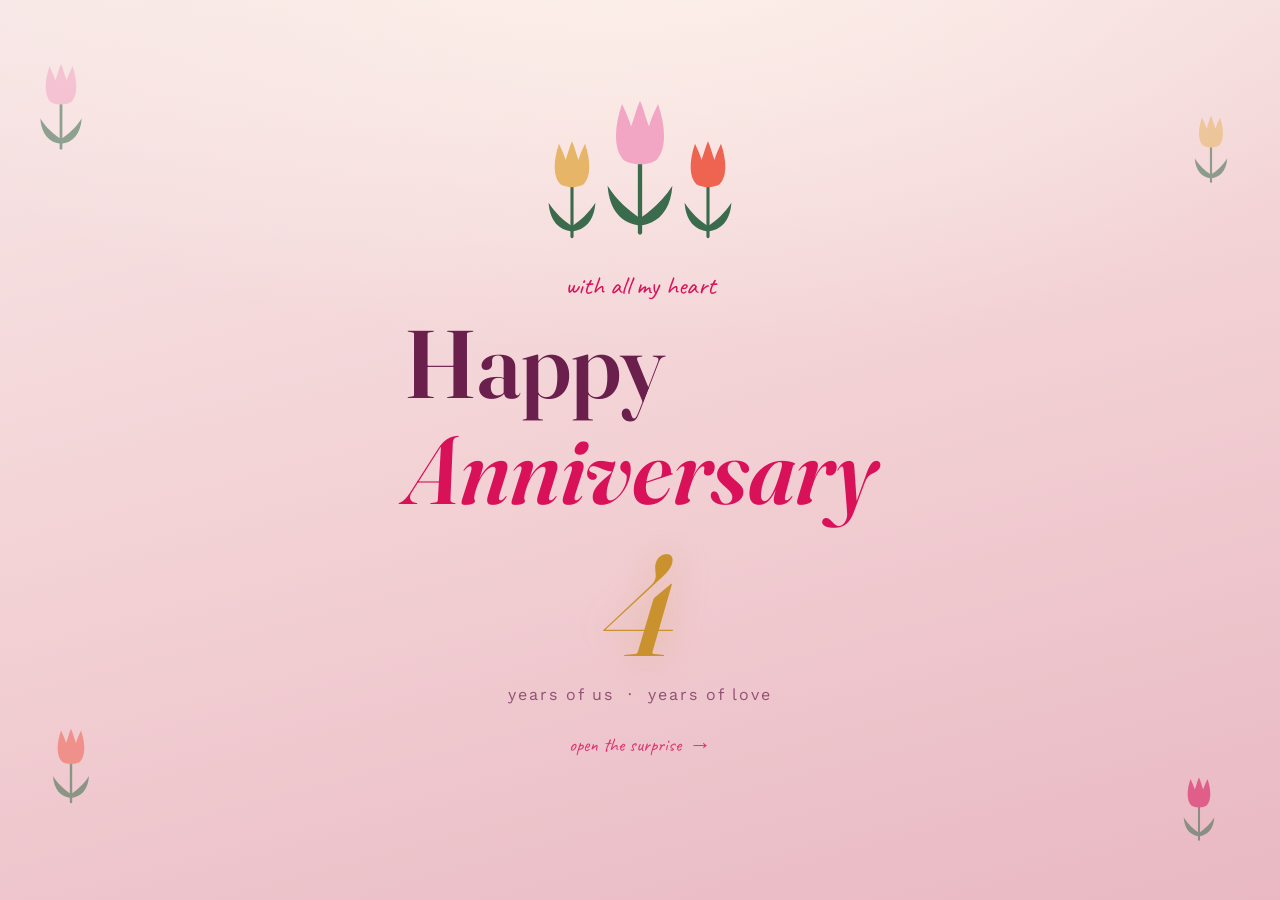
==== index.html @ 6454c027 "Add files via upload" ====
<!DOCTYPE html>
<html lang="en">
<head>
  <meta charset="UTF-8" />
  <meta name="viewport" content="width=device-width, initial-scale=1.0" />
  <title>Happy 4th Anniversary 💕</title>
  <link rel="icon" type="image/png" href="icon.png" />
  <link rel="preconnect" href="https://fonts.googleapis.com" />
  <link rel="stylesheet" href="confetti.css" />
  <link rel="stylesheet" href="style.css" />
</head>
<body>

  <!-- Falling tulip petals -->
  <div class="tulip-confetti-field" id="confettiField"></div>

  <!-- Fixed corner tulips -->
  <div class="tulip-float tf-1" aria-hidden="true"></div>
  <div class="tulip-float tf-2" aria-hidden="true"></div>
  <div class="tulip-float tf-3" aria-hidden="true"></div>
  <div class="tulip-float tf-4" aria-hidden="true"></div>

  <!-- ══════════════════════════════════════════════
       COVER PAGE
       Swipe left or click the arrow → page2.html
       ══════════════════════════════════════════════ -->
  <main class="cover-stage" id="coverStage">
    <div class="cover-inner">

      <!-- Tulip bouquet rendered by script.js -->
      <div class="cover-bouquet" id="coverBouquet" aria-hidden="true"></div>

      <p class="cover-eyebrow">with all my heart</p>

      <h1 class="cover-title">
        Happy<br><em>Anniversary</em>
      </h1>

      <div class="cover-years">4</div>

      <p class="cover-sub">years of us &nbsp;·&nbsp; years of love</p>

      <!-- Swipe / click hint -->
      <div class="swipe-hint" id="swipeBtn" role="button" tabindex="0" aria-label="Open surprise">
        <span>open the surprise</span>
        <span class="swipe-arrow">→</span>
      </div>

    </div>
  </main>

  <script src="confetti.js"></script>
  <script src="script.js"></script>
</body>
</html>
---- confetti.css ----
/* ============================================================
   confetti.css — shared falling-tulip effect
   Loaded by both index.html and happy_monthsary.html so the
   confetti looks and behaves exactly the same on each page.
   ============================================================ */

.tulip-confetti-field {
  position: fixed;
  inset: 0;
  pointer-events: none;
  overflow: hidden;
  z-index: 1;
}

.tulip-petal {
  position: absolute;
  top: -64px;
  opacity: 0;
  animation-name: tulipFall;
  animation-timing-function: linear;
  animation-iteration-count: infinite;
  will-change: transform, opacity;
}

.tulip-petal svg {
  width: 100%;
  height: auto;
  display: block;
  filter: drop-shadow(0 2px 4px rgba(0, 0, 0, 0.12));
}

@keyframes tulipFall {
  0%   { transform: translate(0, 0) rotate(0deg); opacity: 0; }
  8%   { opacity: 0.9; }
  90%  { opacity: 0.55; }
  100% { transform: translate(var(--drift), 118vh) rotate(var(--rot)); opacity: 0; }
}

@media (prefers-reduced-motion: reduce) {
  .tulip-petal { animation: none; opacity: 0; }
}
---- style.css ----
/* ============================================================
   style.css — Happy 4th Anniversary
   Same design tokens, fonts, and tulip system as the love-
   question page — just laid out as full-bleed stacked sections.
   ============================================================ */

@import url('https://fonts.googleapis.com/css2?family=Fraunces:ital,wght@0,400;0,600;1,400;1,600&family=Caveat:wght@500;700&family=Work+Sans:wght@400;500;600&display=swap');

*, *::before, *::after {
  box-sizing: border-box;
  margin: 0;
  padding: 0;
}

:root {
  --ink:     #2b1320;
  --plum:    #6a1f4d;
  --crimson: #d81159;
  --coral:   #ef6351;
  --gold:    #c9922e;
  --leaf:    #3a6b4c;
  --blush:   #f7e6e6;
  --cream:   #fffaf5;

  /* section alternating backgrounds */
  --sec-a: #fdf1f4;
  --sec-b: #fff7f0;
  --sec-c: #f5edf8;
}

html, body {
  overflow-x: hidden;
  font-family: 'Work Sans', sans-serif;
  color: var(--ink);
}

/* ── COVER STAGE (index.html full-screen wrapper) ── */
.cover-stage {
  min-height: 100vh;
  background:
    radial-gradient(120% 90% at 50% -10%, #fdf1ea 0%, transparent 55%),
    linear-gradient(165deg, var(--blush) 0%, #f3d3d6 45%, #e9b8c3 100%);
  display: flex;
  align-items: center;
  justify-content: center;
  position: relative;
  cursor: grab;
}

/* ── HERO TULIPS ROW (page2.html sec 1) ── */
.hero-tulips {
  display: flex;
  align-items: flex-end;
  justify-content: center;
  gap: 6px;
  height: 90px;
  margin-bottom: 1rem;
}

/* ── FIXED CORNER TULIPS ── */
.tulip-float {
  position: fixed;
  pointer-events: none;
  z-index: 2;
  width: 46px;
  opacity: 0.55;
  animation: tulipDrift 6s ease-in-out infinite;
}
.tulip-float svg { display: block; width: 100%; height: auto; }
.tf-1 { top: 6%;     left: 3%;   animation-delay: 0s;   animation-duration: 5.5s; }
.tf-2 { top: 12%;    right: 4%;  animation-delay: 1s;   animation-duration: 7s;   width: 36px; }
.tf-3 { bottom: 10%; left: 4%;   animation-delay: 2s;   animation-duration: 6.2s; width: 40px; }
.tf-4 { bottom: 6%;  right: 5%;  animation-delay: 0.6s; animation-duration: 6.8s; width: 34px; }

@keyframes tulipDrift {
  0%   { transform: translateY(0px)  rotate(-6deg); }
  30%  { transform: translateY(-12px) rotate(4deg); }
  60%  { transform: translateY(-4px)  rotate(-3deg); }
  100% { transform: translateY(0px)  rotate(-6deg); }
}

/* ════════════════════════════════════════════════
   PAGE 1 — COVER  (handled by .cover-stage above)
   ════════════════════════════════════════════════ */

.cover-inner {
  position: relative;
  z-index: 2;
  display: flex;
  flex-direction: column;
  align-items: center;
  gap: 0.6rem;
}

.cover-bouquet {
  display: flex;
  align-items: flex-end;
  justify-content: center;
  gap: 6px;
  height: 110px;
  margin-bottom: 0.5rem;
}

.cover-eyebrow {
  font-family: 'Caveat', cursive;
  font-size: clamp(1.2rem, 2.5vw, 1.6rem);
  color: var(--crimson);
  letter-spacing: 0.01em;
}

.cover-title {
  font-family: 'Fraunces', serif;
  font-weight: 600;
  font-size: clamp(2.6rem, 8vw, 6rem);
  color: var(--plum);
  line-height: 1.1;
}

.cover-title em {
  font-style: italic;
  color: var(--crimson);
}

.cover-years {
  font-family: 'Fraunces', serif;
  font-style: italic;
  font-size: clamp(4rem, 14vw, 9rem);
  color: var(--gold);
  line-height: 1;
  filter: drop-shadow(0 2px 18px rgba(201,146,46,0.35));
}

.cover-sub {
  font-family: 'Work Sans', sans-serif;
  font-size: 1rem;
  color: var(--plum);
  opacity: 0.7;
  letter-spacing: 2px;
}

.swipe-hint {
  display: flex;
  align-items: center;
  gap: 0.5rem;
  font-family: 'Caveat', cursive;
  font-size: 1.2rem;
  color: var(--crimson);
  opacity: 0.8;
  margin-top: 1rem;
  cursor: pointer;
  animation: hintPulse 2s ease-in-out infinite;
}

.swipe-arrow {
  font-size: 1.4rem;
  animation: arrowSlide 1.4s ease-in-out infinite;
}

@keyframes arrowSlide {
  0%, 100% { transform: translateX(0); }
  50%       { transform: translateX(8px); }
}

@keyframes hintPulse {
  0%, 100% { opacity: 0.7; }
  50%       { opacity: 1; }
}

/* ════════════════════════════════════════════════
   PAGE 2 — SECTIONS  (page2.html, standalone)
   Each section is a full-bleed block, zero gap.
   ════════════════════════════════════════════════ */

/* Every section fills the width completely, no space between */
.sec {
  width: 100%;
  min-height: 480px;
  display: flex;
  align-items: center;
  justify-content: center;
  position: relative;
}

/* Alternating section backgrounds */
.sec:nth-of-type(odd)  { background: var(--sec-a); }
.sec:nth-of-type(even) { background: var(--sec-b); }

/* Named overrides for first and last sections */
.sec-hero { background: linear-gradient(165deg, var(--blush) 0%, #f3d3d6 100%) !important; }
.sec:last-of-type { background: linear-gradient(165deg, #f3d3d6 0%, var(--blush) 100%) !important; }

/* Inner content wrapper */
.sec-inner {
  width: 100%;
  max-width: 860px;
  padding: 3.5rem 2rem;
}

/* Section headings */
.sec-eyebrow {
  font-family: 'Caveat', cursive;
  font-size: clamp(1.1rem, 2.2vw, 1.45rem);
  color: var(--crimson);
  text-align: center;
  margin-bottom: 0.3rem;
}

.sec-title {
  font-family: 'Fraunces', serif;
  font-weight: 600;
  font-size: clamp(1.7rem, 4vw, 2.8rem);
  color: var(--plum);
  text-align: center;
  line-height: 1.25;
  margin-bottom: 0.5rem;
}

.sec-title em {
  font-style: italic;
  color: var(--crimson);
}

.sec-rule {
  width: 48px;
  height: 3px;
  background: linear-gradient(90deg, var(--crimson), var(--gold));
  border-radius: 2px;
  margin: 0.6rem auto 2rem;
}

/* ── SEC 1 — Page 2 Hero ── */
.p2-hero {
  min-height: 320px;
  text-align: center;
}

.p2-hero .sec-inner {
  padding: 4rem 2rem;
}

/* ── SEC — Song ── */
.song-card {
  background: rgba(255,255,255,0.7);
  border: 1.5px solid rgba(106,31,77,0.12);
  border-radius: 24px;
  padding: 2.2rem 2rem;
  text-align: center;
  box-shadow: 0 12px 40px -12px rgba(106,31,77,0.18);
  backdrop-filter: blur(4px);
  position: relative;
  overflow: hidden;
}

.song-card::before {
  content: '♪';
  position: absolute;
  font-size: 9rem;
  color: var(--blush);
  top: -1.5rem;
  right: -1rem;
  line-height: 1;
  pointer-events: none;
}

.song-name {
  font-family: 'Fraunces', serif;
  font-style: italic;
  font-size: 1.7rem;
  color: var(--plum);
  margin-bottom: 0.2rem;
}

.song-artist {
  font-family: 'Caveat', cursive;
  font-size: 1.2rem;
  color: var(--crimson);
  margin-bottom: 1.4rem;
}

.song-card audio {
  width: 100%;
  max-width: 420px;
  accent-color: var(--crimson);
  border-radius: 30px;
}

.song-lyric {
  font-family: 'Caveat', cursive;
  font-size: 1.25rem;
  color: var(--plum);
  margin-top: 1.1rem;
  opacity: 0.75;
}

/* ── SEC — Photo Grid ── */
.photo-grid {
  display: grid;
  grid-template-columns: repeat(2, 1fr);
  gap: 1.4rem;
}

.photo-frame {
  position: relative;
  border-radius: 18px;
  overflow: hidden;
  aspect-ratio: 4/3;
  box-shadow:
    0 0 0 3px #fff,
    0 0 0 6px rgba(106,31,77,0.18),
    0 10px 28px -8px rgba(106,31,77,0.22);
  transition: transform 0.3s ease, box-shadow 0.3s ease;
}

.photo-frame:hover {
  transform: scale(1.03) rotate(0.4deg);
  box-shadow:
    0 0 0 3px #fff,
    0 0 0 6px var(--crimson),
    0 14px 36px -8px rgba(216,17,89,0.3);
}

.photo-frame img {
  width: 100%;
  height: 100%;
  object-fit: cover;
  display: block;
}

.photo-placeholder {
  width: 100%;
  height: 100%;
  background: linear-gradient(135deg, var(--blush), #f3d3d6);
  display: flex;
  flex-direction: column;
  align-items: center;
  justify-content: center;
  gap: 0.5rem;
  font-size: 2.4rem;
  color: var(--plum);
}

.photo-placeholder small {
  font-family: 'Work Sans', sans-serif;
  font-size: 0.75rem;
  color: var(--plum);
  opacity: 0.6;
  text-align: center;
  padding: 0 1rem;
}

/* ── SEC — Story ── */
.story-card {
  background: rgba(255,255,255,0.75);
  border-left: 5px solid var(--crimson);
  border-radius: 0 20px 20px 0;
  padding: 2rem 2rem 2rem 2.5rem;
  box-shadow: 0 10px 32px -10px rgba(106,31,77,0.16);
  position: relative;
}

.story-card::before {
  content: '\201C';
  font-family: 'Fraunces', serif;
  font-size: 8rem;
  color: var(--blush);
  position: absolute;
  top: -2rem;
  left: 1rem;
  line-height: 1;
  pointer-events: none;
}

.story-card p {
  font-family: 'Work Sans', sans-serif;
  font-size: 1.05rem;
  line-height: 1.95;
  color: var(--ink);
  opacity: 0.85;
  margin-bottom: 1rem;
  position: relative;
  z-index: 1;
}

.story-card p:last-child { margin-bottom: 0; }

/* ── SEC — Things I Love ── */
.loves-grid {
  display: grid;
  grid-template-columns: repeat(2, 1fr);
  gap: 1.4rem;
}

.love-card {
  background: rgba(255,255,255,0.8);
  border-radius: 20px;
  overflow: hidden;
  box-shadow: 0 8px 24px -8px rgba(106,31,77,0.16);
  border: 1.5px solid rgba(106,31,77,0.1);
  transition: transform 0.3s ease;
}

.love-card:hover { transform: translateY(-4px); }

.love-photo-slot {
  width: 100%;
  aspect-ratio: 4/3;
  background: linear-gradient(135deg, var(--blush), #f3d3d6);
  display: flex;
  align-items: center;
  justify-content: center;
  font-size: 2.8rem;
}

.love-photo-slot img {
  width: 100%;
  height: 100%;
  object-fit: cover;
  display: block;
}

.love-body {
  padding: 1rem 1.2rem 1.2rem;
}

.love-num {
  font-family: 'Caveat', cursive;
  font-size: 0.95rem;
  color: var(--crimson);
  margin-bottom: 0.2rem;
}

.love-body p {
  font-family: 'Work Sans', sans-serif;
  font-size: 0.95rem;
  line-height: 1.65;
  color: var(--ink);
  opacity: 0.8;
}

/* ── SEC — Video ── */
.video-frame {
  width: 100%;
  max-width: 680px;
  border-radius: 22px;
  overflow: hidden;
  margin: 0 auto;
  box-shadow:
    0 0 0 4px #fff,
    0 0 0 8px rgba(106,31,77,0.15),
    0 16px 48px -12px rgba(106,31,77,0.28);
}

.video-frame video {
  width: 100%;
  display: block;
}

.video-placeholder {
  width: 100%;
  aspect-ratio: 16/9;
  background: linear-gradient(135deg, var(--blush), #f3d3d6);
  display: flex;
  flex-direction: column;
  align-items: center;
  justify-content: center;
  gap: 0.6rem;
  font-size: 3rem;
  color: var(--plum);
}

.video-placeholder small {
  font-family: 'Work Sans', sans-serif;
  font-size: 0.8rem;
  color: var(--plum);
  opacity: 0.6;
}

/* ── SEC — Message ── */
.message-card {
  background: rgba(255,255,255,0.78);
  border: 1.5px solid rgba(106,31,77,0.12);
  border-radius: 24px;
  padding: 2.5rem 2.2rem;
  box-shadow: 0 12px 40px -12px rgba(106,31,77,0.18);
  text-align: left;
  position: relative;
}

.message-card::after {
  content: '💌';
  position: absolute;
  top: -1.1rem;
  left: 50%;
  transform: translateX(-50%);
  font-size: 2rem;
}

.message-card p {
  font-family: 'Work Sans', sans-serif;
  font-size: 1.05rem;
  line-height: 1.95;
  color: var(--ink);
  opacity: 0.85;
  margin-bottom: 1rem;
}

.message-card p:last-of-type { margin-bottom: 0; }

.message-sign {
  display: block;
  font-family: 'Fraunces', serif;
  font-style: italic;
  font-size: 1.3rem;
  color: var(--crimson);
  margin-top: 1.2rem;
}

/* ── RESPONSIVE ── */
@media (max-width: 520px) {
  .photo-grid,
  .loves-grid { grid-template-columns: 1fr; }
  .tulip-float { display: none; }
}
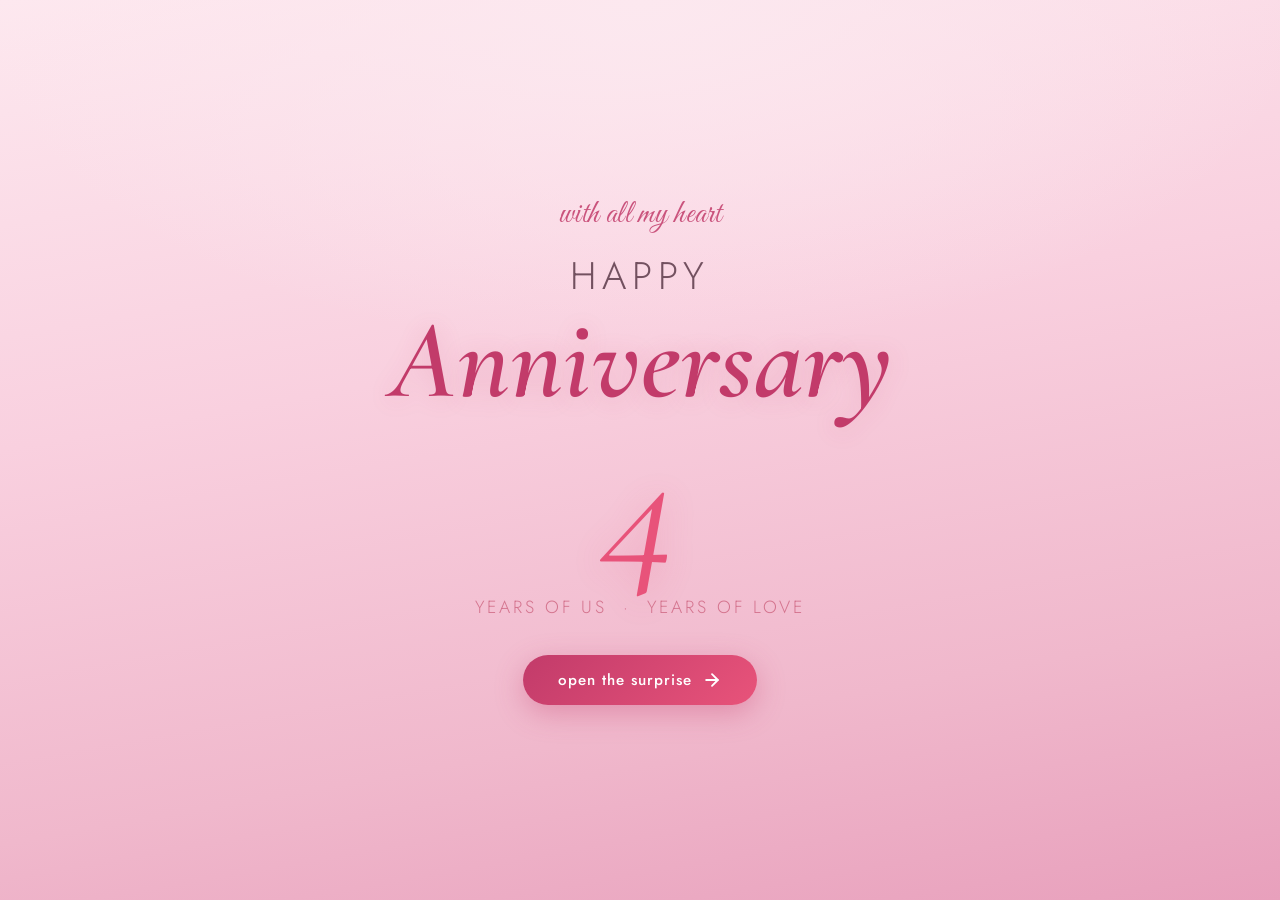
==== commit 9c15d40c: "Add files via upload" ====
--- a/index.html
+++ b/index.html
@@ -1,55 +1,56 @@
 <!DOCTYPE html>
 <html lang="en">
 <head>
-  <meta charset="UTF-8" />
-  <meta name="viewport" content="width=device-width, initial-scale=1.0" />
+  <meta charset="UTF-8"/>
+  <meta name="viewport" content="width=device-width, initial-scale=1.0"/>
   <title>Happy 4th Anniversary 💕</title>
-  <link rel="icon" type="image/png" href="icon.png" />
-  <link rel="preconnect" href="https://fonts.googleapis.com" />
-  <link rel="stylesheet" href="confetti.css" />
-  <link rel="stylesheet" href="style.css" />
+  <link rel="icon" type="image/png" href="icon.png"/>
+  <link rel="preconnect" href="https://fonts.googleapis.com"/>
+  <link rel="stylesheet" href="cover.css"/>
 </head>
 <body>
 
-  <!-- Falling tulip petals -->
-  <div class="tulip-confetti-field" id="confettiField"></div>
+  <!-- ═══ COVER PAGE ═══ -->
+  <main class="cover" id="coverStage">
 
-  <!-- Fixed corner tulips -->
-  <div class="tulip-float tf-1" aria-hidden="true"></div>
-  <div class="tulip-float tf-2" aria-hidden="true"></div>
-  <div class="tulip-float tf-3" aria-hidden="true"></div>
-  <div class="tulip-float tf-4" aria-hidden="true"></div>
+    <!-- Decorative: lace hearts — index + first section only -->
+    <img src="lace-heart.svg" class="deco deco-heart deco-heart-1" aria-hidden="true" alt=""/>
+    <img src="lace-heart.svg" class="deco deco-heart deco-heart-2" aria-hidden="true" alt=""/>
+    <img src="lace-heart.svg" class="deco deco-heart deco-heart-3" aria-hidden="true" alt=""/>
 
-  <!-- ══════════════════════════════════════════════
-       COVER PAGE
-       Swipe left or click the arrow → page2.html
-       ══════════════════════════════════════════════ -->
-  <main class="cover-stage" id="coverStage">
+    <!-- Decorative: gem chain -->
+    <img src="gem-chain.svg" class="deco deco-chain deco-chain-1" aria-hidden="true" alt=""/>
+    <img src="gem-chain.svg" class="deco deco-chain deco-chain-2" aria-hidden="true" alt=""/>
+
+    <!-- Decorative: ribbon -->
+    <img src="ribbon.png" class="deco deco-ribbon deco-ribbon-1" aria-hidden="true" alt=""/>
+    <img src="ribbon.png" class="deco deco-ribbon deco-ribbon-2" aria-hidden="true" alt=""/>
+
+    <!-- Tulip left -->
+    <img src="tulip1.png" class="deco deco-tulip deco-tulip-cover-l" aria-hidden="true" alt=""/>
+    <!-- Tulip right — always right, partial crop -->
+    <img src="tulip2.png" class="deco deco-tulip deco-tulip-cover-r" aria-hidden="true" alt=""/>
+
+    <!-- Center content -->
     <div class="cover-inner">
-
-      <!-- Tulip bouquet rendered by script.js -->
-      <div class="cover-bouquet" id="coverBouquet" aria-hidden="true"></div>
-
-      <p class="cover-eyebrow">with all my heart</p>
+      <p class="cover-eyebrow float-text">with all my heart</p>
 
       <h1 class="cover-title">
-        Happy<br><em>Anniversary</em>
+        <span class="ct-happy">Happy</span>
+        <span class="ct-anni">Anniversary</span>
       </h1>
 
-      <div class="cover-years">4</div>
+      <div class="cover-years float-num">4</div>
+      <p class="cover-sub float-text">years of us &nbsp;·&nbsp; years of love</p>
 
-      <p class="cover-sub">years of us &nbsp;·&nbsp; years of love</p>
+      <button class="swipe-btn" id="swipeBtn" aria-label="Open surprise">
+        <span>open the surprise</span>
+        <svg width="20" height="20" viewBox="0 0 24 24" fill="none" stroke="currentColor" stroke-width="2.2" stroke-linecap="round" stroke-linejoin="round"><line x1="5" y1="12" x2="19" y2="12"/><polyline points="12 5 19 12 12 19"/></svg>
+      </button>
+    </div>
 
-      <!-- Swipe / click hint -->
-      <div class="swipe-hint" id="swipeBtn" role="button" tabindex="0" aria-label="Open surprise">
-        <span>open the surprise</span>
-        <span class="swipe-arrow">→</span>
-      </div>
-
-    </div>
   </main>
 
-  <script src="confetti.js"></script>
   <script src="script.js"></script>
 </body>
 </html>
--- a/cover.css
+++ b/cover.css
@@ -0,0 +1,265 @@
+/* ============================================================
+   cover.css — Happy 4th Anniversary Cover Page
+   Completely new design, different pink palette
+   ============================================================ */
+
+@import url('https://fonts.googleapis.com/css2?family=Cormorant+Garamond:ital,wght@0,400;0,600;1,400;1,600&family=Great+Vibes&family=Jost:wght@300;400;500&display=swap');
+
+*, *::before, *::after { box-sizing: border-box; margin: 0; padding: 0; }
+
+:root {
+  --rose:       #e8537a;
+  --rose-deep:  #c23b6a;
+  --rose-pale:  #f7ccd8;
+  --blush:      #fde8ef;
+  --blush2:     #f9d0df;
+  --dusty:      #d4748e;
+  --cream:      #fff8fb;
+  --ink:        #3a1828;
+}
+
+html, body {
+  overflow-x: hidden;
+  font-family: 'Jost', sans-serif;
+  background: var(--blush);
+}
+
+/* ── COVER ── */
+.cover {
+  min-height: 100vh;
+  width: 100%;
+  position: relative;
+  overflow: hidden;
+  display: flex;
+  align-items: center;
+  justify-content: center;
+  background:
+    radial-gradient(ellipse 80% 60% at 50% 0%, #fce8ef 0%, transparent 65%),
+    linear-gradient(170deg, #fde8ef 0%, #f9d0df 40%, #f0b8cc 75%, #e8a0bc 100%);
+  cursor: grab;
+}
+
+/* ── DECORATIVE ELEMENTS ── */
+.deco {
+  position: absolute;
+  pointer-events: none;
+  user-select: none;
+  z-index: 1;
+}
+
+/* Lace hearts */
+.deco-heart {
+  opacity: 0.45;
+  animation: floatGently 5s ease-in-out infinite;
+}
+.deco-heart-1 {
+  width: clamp(80px, 14vw, 160px);
+  top: 4%; left: 5%;
+  transform: rotate(-15deg);
+  animation-delay: 0s; animation-duration: 6s;
+}
+.deco-heart-2 {
+  width: clamp(55px, 9vw, 110px);
+  top: 10%; right: 8%;
+  transform: rotate(12deg);
+  animation-delay: 1.2s; animation-duration: 5s;
+}
+.deco-heart-3 {
+  width: clamp(40px, 7vw, 80px);
+  bottom: 15%; left: 12%;
+  transform: rotate(-8deg);
+  animation-delay: 2.5s; animation-duration: 7s;
+}
+
+/* Gem chains */
+.deco-chain {
+  opacity: 0.35;
+  animation: floatGently 7s ease-in-out infinite;
+}
+.deco-chain-1 {
+  width: clamp(120px, 22vw, 280px);
+  top: -20px; left: 30%;
+  transform: rotate(5deg);
+  animation-delay: 0.5s;
+}
+.deco-chain-2 {
+  width: clamp(80px, 15vw, 180px);
+  bottom: 5%; right: 20%;
+  transform: rotate(-10deg) scaleX(-1);
+  animation-delay: 2s; animation-duration: 6s;
+}
+
+/* Ribbons */
+.deco-ribbon {
+  animation: floatGently 5.5s ease-in-out infinite;
+}
+.deco-ribbon-1 {
+  width: clamp(90px, 13vw, 160px);
+  top: 5%; right: 3%;
+  transform: rotate(10deg);
+  opacity: 0.8;
+  animation-delay: 0.8s;
+}
+.deco-ribbon-2 {
+  width: clamp(60px, 9vw, 110px);
+  bottom: 8%; left: 4%;
+  transform: rotate(-20deg);
+  opacity: 0.65;
+  animation-delay: 3s; animation-duration: 7s;
+}
+
+/* Tulip left */
+.deco-tulip-cover-l {
+  width: clamp(160px, 28vw, 340px);
+  bottom: -20px; left: -40px;
+  transform: rotate(8deg);
+  animation: floatGently 8s ease-in-out infinite;
+  animation-delay: 1s;
+  opacity: 0.92;
+  z-index: 0;
+}
+/* Tulip right — always on right, slightly cropped */
+.deco-tulip-cover-r {
+  width: clamp(180px, 30vw, 380px);
+  bottom: -30px; right: -60px;
+  transform: rotate(-6deg);
+  animation: floatGently 7s ease-in-out infinite;
+  animation-delay: 2s;
+  opacity: 0.9;
+  z-index: 0;
+}
+
+/* ── CENTER CONTENT ── */
+.cover-inner {
+  position: relative;
+  z-index: 2;
+  text-align: center;
+  display: flex;
+  flex-direction: column;
+  align-items: center;
+  gap: 0.4rem;
+  padding: 2rem;
+}
+
+.cover-eyebrow {
+  font-family: 'Great Vibes', cursive;
+  font-size: clamp(1.4rem, 3vw, 2rem);
+  color: var(--rose-deep);
+  opacity: 0.85;
+  letter-spacing: 0.02em;
+  margin-bottom: 0.2rem;
+}
+
+.cover-title {
+  display: flex;
+  flex-direction: column;
+  align-items: center;
+  gap: 0.1rem;
+  margin: 0.2rem 0;
+}
+
+.ct-happy {
+  font-family: 'Jost', sans-serif;
+  font-weight: 300;
+  font-size: clamp(1.4rem, 4vw, 2.4rem);
+  color: var(--ink);
+  letter-spacing: 6px;
+  text-transform: uppercase;
+  opacity: 0.7;
+}
+
+.ct-anni {
+  font-family: 'Cormorant Garamond', serif;
+  font-style: italic;
+  font-weight: 600;
+  font-size: clamp(3.2rem, 9vw, 7rem);
+  color: var(--rose-deep);
+  line-height: 1;
+  text-shadow: 0 2px 24px rgba(194,59,106,0.18);
+}
+
+.cover-years {
+  font-family: 'Cormorant Garamond', serif;
+  font-style: italic;
+  font-size: clamp(5rem, 18vw, 11rem);
+  color: var(--rose);
+  line-height: 0.9;
+  text-shadow: 0 4px 32px rgba(232,83,122,0.25);
+  margin: 0.1rem 0;
+}
+
+.cover-sub {
+  font-family: 'Jost', sans-serif;
+  font-weight: 300;
+  font-size: clamp(0.85rem, 1.8vw, 1.1rem);
+  color: var(--dusty);
+  letter-spacing: 3px;
+  text-transform: uppercase;
+}
+
+/* ── BUTTON ── */
+.swipe-btn {
+  margin-top: 1.8rem;
+  display: inline-flex;
+  align-items: center;
+  gap: 0.6rem;
+  background: linear-gradient(135deg, var(--rose-deep), var(--rose));
+  color: #fff;
+  border: none;
+  border-radius: 50px;
+  padding: 0.85rem 2.2rem;
+  font-family: 'Jost', sans-serif;
+  font-weight: 500;
+  font-size: 0.95rem;
+  letter-spacing: 1px;
+  cursor: pointer;
+  box-shadow: 0 8px 28px rgba(194,59,106,0.35);
+  transition: transform 0.25s ease, box-shadow 0.25s ease;
+  animation: hintPulse 2.5s ease-in-out infinite;
+}
+.swipe-btn:hover {
+  transform: translateY(-2px) scale(1.03);
+  box-shadow: 0 12px 36px rgba(194,59,106,0.48);
+}
+.swipe-btn svg {
+  animation: arrowSlide 1.4s ease-in-out infinite;
+}
+
+/* ── ANIMATIONS ── */
+@keyframes floatGently {
+  0%, 100% { transform: translateY(0) rotate(var(--r, 0deg)); }
+  40%       { transform: translateY(-14px) rotate(var(--r, 0deg)); }
+  70%       { transform: translateY(-6px) rotate(var(--r, 0deg)); }
+}
+
+.float-text {
+  animation: floatGently 6s ease-in-out infinite;
+}
+.float-num {
+  animation: floatGently 5s ease-in-out infinite;
+  animation-delay: 0.5s;
+}
+
+@keyframes arrowSlide {
+  0%, 100% { transform: translateX(0); }
+  50%       { transform: translateX(5px); }
+}
+
+@keyframes hintPulse {
+  0%, 100% { box-shadow: 0 8px 28px rgba(194,59,106,0.35); }
+  50%       { box-shadow: 0 10px 38px rgba(194,59,106,0.55); }
+}
+
+/* ── RESPONSIVE ── */
+@media (max-width: 768px) {
+  .deco-chain-1 { width: clamp(100px, 40vw, 200px); }
+  .deco-tulip-cover-l { width: clamp(140px, 38vw, 260px); left: -30px; }
+  .deco-tulip-cover-r { width: clamp(160px, 42vw, 300px); right: -50px; }
+}
+
+@media (max-width: 480px) {
+  .deco-heart-3 { display: none; }
+  .deco-chain-2 { display: none; }
+  .deco-tulip-cover-l { width: 150px; }
+  .deco-tulip-cover-r { width: 170px; }
+}
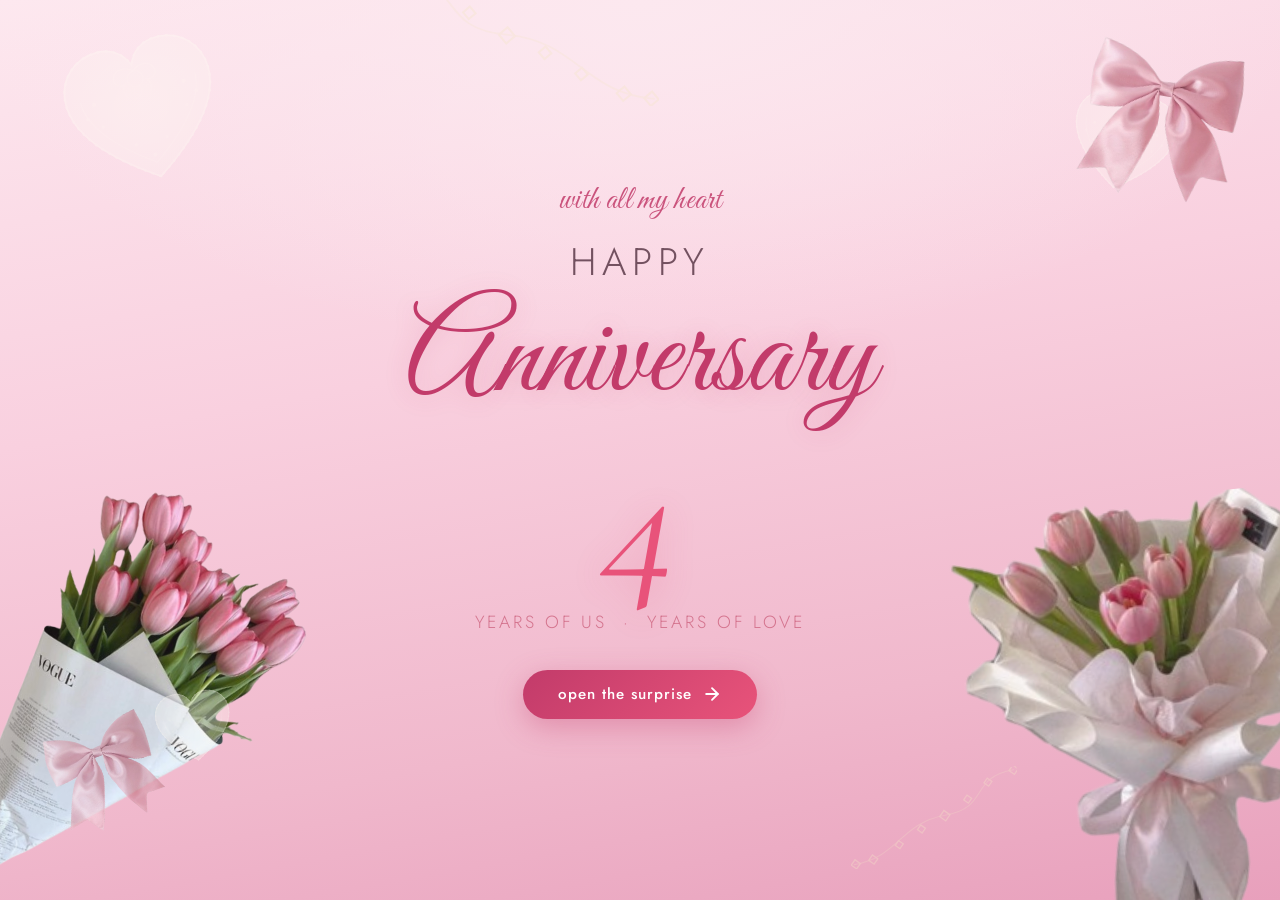
==== commit 0ef22375: "Add files via upload" ====
--- a/index.html
+++ b/index.html
@@ -29,7 +29,7 @@
     <!-- Tulip left -->
     <img src="tulip1.png" class="deco deco-tulip deco-tulip-cover-l" aria-hidden="true" alt=""/>
     <!-- Tulip right — always right, partial crop -->
-    <img src="tulip2.png" class="deco deco-tulip deco-tulip-cover-r" aria-hidden="true" alt=""/>
+    <img src="tulip3.png" class="deco deco-tulip deco-tulip-cover-r" aria-hidden="true" alt=""/>
 
     <!-- Center content -->
     <div class="cover-inner">
--- a/cover.css
+++ b/cover.css
@@ -169,12 +169,11 @@
 }
 
 .ct-anni {
-  font-family: 'Cormorant Garamond', serif;
-  font-style: italic;
-  font-weight: 600;
-  font-size: clamp(3.2rem, 9vw, 7rem);
+  font-family: 'Great Vibes', cursive;
+  font-weight: 400;
+  font-size: clamp(3.8rem, 10vw, 8rem);
   color: var(--rose-deep);
-  line-height: 1;
+  line-height: 1.1;
   text-shadow: 0 2px 24px rgba(194,59,106,0.18);
 }
 
@@ -252,14 +251,16 @@
 
 /* ── RESPONSIVE ── */
 @media (max-width: 768px) {
-  .deco-chain-1 { width: clamp(100px, 40vw, 200px); }
-  .deco-tulip-cover-l { width: clamp(140px, 38vw, 260px); left: -30px; }
-  .deco-tulip-cover-r { width: clamp(160px, 42vw, 300px); right: -50px; }
+  .deco-chain-1 { width: clamp(140px, 40vw, 220px); }
+  .deco-tulip-cover-l { width: clamp(180px, 42vw, 300px); left: -30px; }
+  .deco-tulip-cover-r { width: clamp(200px, 46vw, 340px); right: -50px; }
+  .deco-heart-1, .deco-heart-2 { width: clamp(90px, 18vw, 150px); }
+  .deco-ribbon-1, .deco-ribbon-2 { width: clamp(100px, 18vw, 170px); }
 }
 
 @media (max-width: 480px) {
-  .deco-heart-3 { display: none; }
-  .deco-chain-2 { display: none; }
-  .deco-tulip-cover-l { width: 150px; }
-  .deco-tulip-cover-r { width: 170px; }
-}
+  .deco-heart-3 { width: 60px; opacity: .3; }
+  .deco-chain-2 { width: clamp(110px, 30vw, 160px); opacity: .22; }
+  .deco-tulip-cover-l { width: clamp(170px, 44vw, 220px); }
+  .deco-tulip-cover-r { width: clamp(190px, 48vw, 240px); }
+}
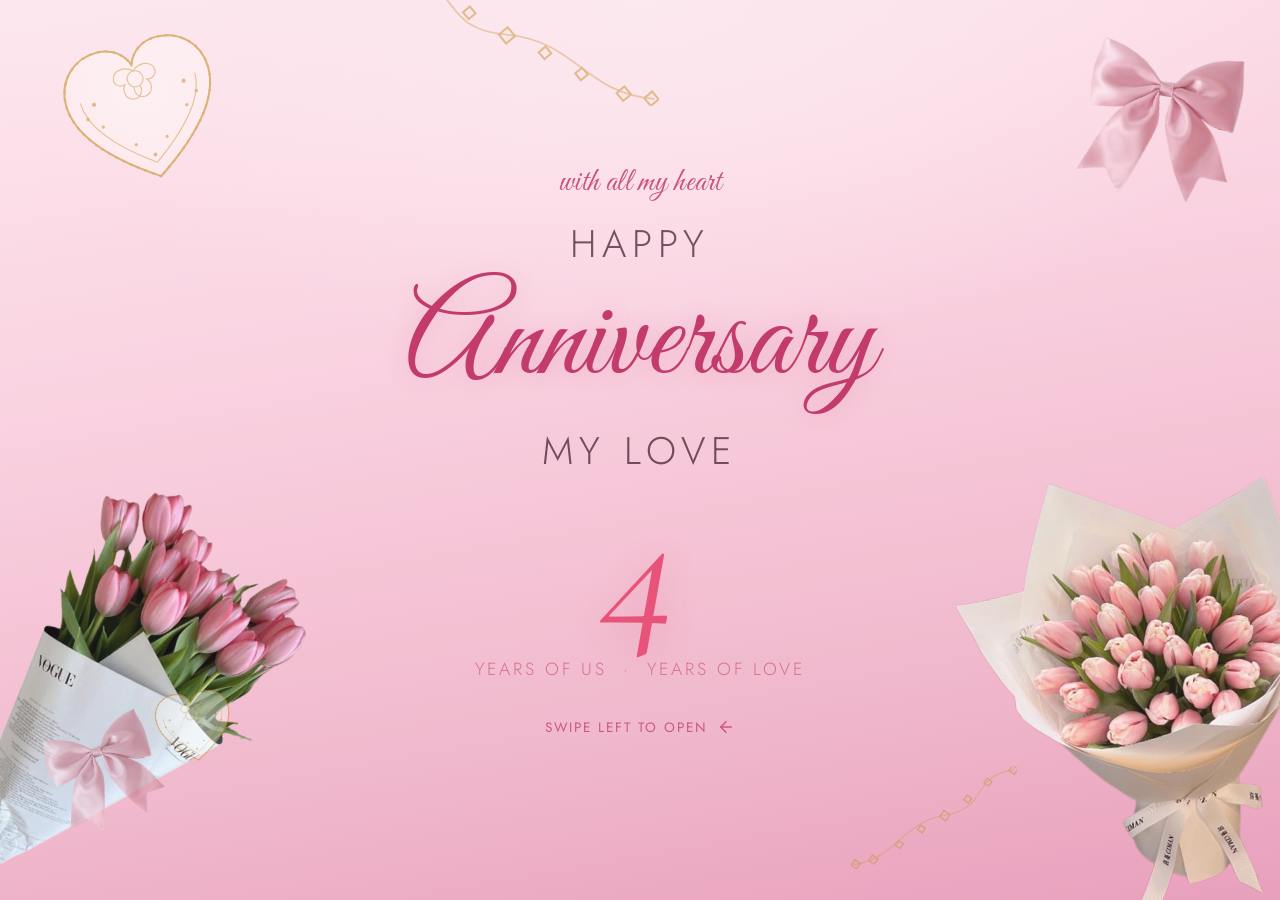
==== commit b358ca60: "Add files via upload" ====
--- a/index.html
+++ b/index.html
@@ -15,7 +15,6 @@
 
     <!-- Decorative: lace hearts — index + first section only -->
     <img src="lace-heart.svg" class="deco deco-heart deco-heart-1" aria-hidden="true" alt=""/>
-    <img src="lace-heart.svg" class="deco deco-heart deco-heart-2" aria-hidden="true" alt=""/>
     <img src="lace-heart.svg" class="deco deco-heart deco-heart-3" aria-hidden="true" alt=""/>
 
     <!-- Decorative: gem chain -->
@@ -38,15 +37,16 @@
       <h1 class="cover-title">
         <span class="ct-happy">Happy</span>
         <span class="ct-anni">Anniversary</span>
+        <span class="ct-happy ct-mylove">my love</span>
       </h1>
 
       <div class="cover-years float-num">4</div>
       <p class="cover-sub float-text">years of us &nbsp;·&nbsp; years of love</p>
 
-      <button class="swipe-btn" id="swipeBtn" aria-label="Open surprise">
-        <span>open the surprise</span>
-        <svg width="20" height="20" viewBox="0 0 24 24" fill="none" stroke="currentColor" stroke-width="2.2" stroke-linecap="round" stroke-linejoin="round"><line x1="5" y1="12" x2="19" y2="12"/><polyline points="12 5 19 12 12 19"/></svg>
-      </button>
+      <p class="swipe-hint float-text" aria-hidden="true">
+        <span>swipe left to open</span>
+        <svg width="18" height="18" viewBox="0 0 24 24" fill="none" stroke="currentColor" stroke-width="2.2" stroke-linecap="round" stroke-linejoin="round"><line x1="19" y1="12" x2="5" y2="12"/><polyline points="12 19 5 12 12 5"/></svg>
+      </p>
     </div>
 
   </main>
--- a/cover.css
+++ b/cover.css
@@ -49,7 +49,7 @@
 
 /* Lace hearts */
 .deco-heart {
-  opacity: 0.45;
+  opacity: 0.6;
   animation: floatGently 5s ease-in-out infinite;
 }
 .deco-heart-1 {
@@ -58,12 +58,6 @@
   transform: rotate(-15deg);
   animation-delay: 0s; animation-duration: 6s;
 }
-.deco-heart-2 {
-  width: clamp(55px, 9vw, 110px);
-  top: 10%; right: 8%;
-  transform: rotate(12deg);
-  animation-delay: 1.2s; animation-duration: 5s;
-}
 .deco-heart-3 {
   width: clamp(40px, 7vw, 80px);
   bottom: 15%; left: 12%;
@@ -73,7 +67,7 @@
 
 /* Gem chains */
 .deco-chain {
-  opacity: 0.35;
+  opacity: 0.5;
   animation: floatGently 7s ease-in-out infinite;
 }
 .deco-chain-1 {
@@ -187,6 +181,10 @@
   margin: 0.1rem 0;
 }
 
+.ct-mylove {
+  margin-top: 0.5rem;
+}
+
 .cover-sub {
   font-family: 'Jost', sans-serif;
   font-weight: 300;
@@ -196,31 +194,22 @@
   text-transform: uppercase;
 }
 
-/* ── BUTTON ── */
-.swipe-btn {
+/* ── SWIPE HINT (not a button — the whole cover is swipeable) ── */
+.swipe-hint {
   margin-top: 1.8rem;
   display: inline-flex;
   align-items: center;
-  gap: 0.6rem;
-  background: linear-gradient(135deg, var(--rose-deep), var(--rose));
-  color: #fff;
-  border: none;
-  border-radius: 50px;
-  padding: 0.85rem 2.2rem;
-  font-family: 'Jost', sans-serif;
-  font-weight: 500;
-  font-size: 0.95rem;
-  letter-spacing: 1px;
-  cursor: pointer;
-  box-shadow: 0 8px 28px rgba(194,59,106,0.35);
-  transition: transform 0.25s ease, box-shadow 0.25s ease;
-  animation: hintPulse 2.5s ease-in-out infinite;
-}
-.swipe-btn:hover {
-  transform: translateY(-2px) scale(1.03);
-  box-shadow: 0 12px 36px rgba(194,59,106,0.48);
-}
-.swipe-btn svg {
+  gap: 0.55rem;
+  color: var(--rose-deep);
+  font-family: 'Jost', sans-serif;
+  font-weight: 400;
+  font-size: 0.85rem;
+  letter-spacing: 2px;
+  text-transform: uppercase;
+  opacity: 0.75;
+  pointer-events: none;
+}
+.swipe-hint svg {
   animation: arrowSlide 1.4s ease-in-out infinite;
 }
 
@@ -241,26 +230,38 @@
 
 @keyframes arrowSlide {
   0%, 100% { transform: translateX(0); }
-  50%       { transform: translateX(5px); }
-}
-
-@keyframes hintPulse {
-  0%, 100% { box-shadow: 0 8px 28px rgba(194,59,106,0.35); }
-  50%       { box-shadow: 0 10px 38px rgba(194,59,106,0.55); }
-}
-
-/* ── RESPONSIVE ── */
+  50%       { transform: translateX(-5px); }
+}
+
+/* ── RESPONSIVE — three tiers, each tuned separately ── */
+
+/* TABLET (≤1024px) */
+@media (max-width: 1024px) {
+  .deco-chain-1 { width: clamp(150px, 26vw, 240px); left: 26%; }
+  .deco-chain-2 { width: clamp(100px, 18vw, 190px); }
+  .deco-tulip-cover-l { width: clamp(190px, 32vw, 310px); left: -35px; }
+  .deco-tulip-cover-r { width: clamp(210px, 34vw, 350px); right: -55px; }
+  .deco-heart-1 { width: clamp(90px, 15vw, 145px); }
+  .deco-ribbon-1, .deco-ribbon-2 { width: clamp(100px, 15vw, 160px); }
+}
+
+/* LARGE PHONE / SMALL TABLET (≤768px) — decor grows further and
+   re-crops at the edges so it reads as part of the layout, not
+   a shrunken desktop copy. */
 @media (max-width: 768px) {
-  .deco-chain-1 { width: clamp(140px, 40vw, 220px); }
-  .deco-tulip-cover-l { width: clamp(180px, 42vw, 300px); left: -30px; }
-  .deco-tulip-cover-r { width: clamp(200px, 46vw, 340px); right: -50px; }
-  .deco-heart-1, .deco-heart-2 { width: clamp(90px, 18vw, 150px); }
-  .deco-ribbon-1, .deco-ribbon-2 { width: clamp(100px, 18vw, 170px); }
-}
-
+  .cover-inner { padding: 1.6rem; gap: 0.5rem; }
+  .deco-chain-1 { width: clamp(150px, 40vw, 230px); top: -14px; }
+  .deco-tulip-cover-l { width: clamp(190px, 42vw, 310px); left: -45px; bottom: -30px; }
+  .deco-tulip-cover-r { width: clamp(210px, 46vw, 350px); right: -65px; bottom: -40px; }
+  .deco-heart-1, .deco-heart-3 { width: clamp(95px, 18vw, 155px); }
+  .deco-ribbon-1, .deco-ribbon-2 { width: clamp(105px, 18vw, 175px); }
+}
+
+/* PHONE (≤480px) — spacing tightens, images stay large and
+   intentionally crop off-screen rather than shrinking further. */
 @media (max-width: 480px) {
   .deco-heart-3 { width: 60px; opacity: .3; }
-  .deco-chain-2 { width: clamp(110px, 30vw, 160px); opacity: .22; }
-  .deco-tulip-cover-l { width: clamp(170px, 44vw, 220px); }
-  .deco-tulip-cover-r { width: clamp(190px, 48vw, 240px); }
-}
+  .deco-chain-2 { width: clamp(110px, 30vw, 165px); opacity: .22; }
+  .deco-tulip-cover-l { width: clamp(180px, 46vw, 240px); left: -55px; }
+  .deco-tulip-cover-r { width: clamp(200px, 50vw, 260px); right: -75px; }
+}
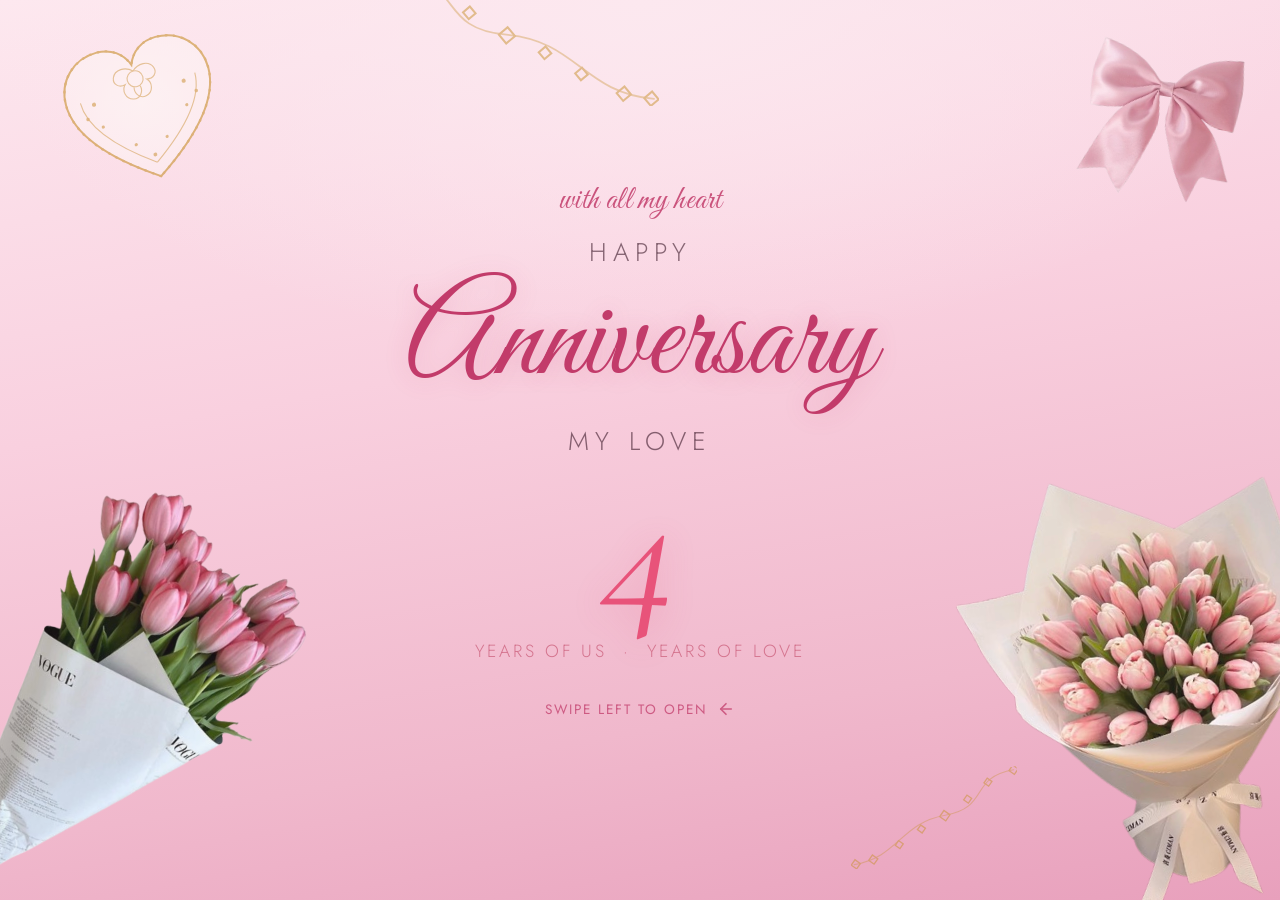
==== commit b4c5b01e: "Add files via upload" ====
--- a/index.html
+++ b/index.html
@@ -15,7 +15,6 @@
 
     <!-- Decorative: lace hearts — index + first section only -->
     <img src="lace-heart.svg" class="deco deco-heart deco-heart-1" aria-hidden="true" alt=""/>
-    <img src="lace-heart.svg" class="deco deco-heart deco-heart-3" aria-hidden="true" alt=""/>
 
     <!-- Decorative: gem chain -->
     <img src="gem-chain.svg" class="deco deco-chain deco-chain-1" aria-hidden="true" alt=""/>
@@ -23,7 +22,6 @@
 
     <!-- Decorative: ribbon -->
     <img src="ribbon.png" class="deco deco-ribbon deco-ribbon-1" aria-hidden="true" alt=""/>
-    <img src="ribbon.png" class="deco deco-ribbon deco-ribbon-2" aria-hidden="true" alt=""/>
 
     <!-- Tulip left -->
     <img src="tulip1.png" class="deco deco-tulip deco-tulip-cover-l" aria-hidden="true" alt=""/>
--- a/cover.css
+++ b/cover.css
@@ -155,11 +155,11 @@
 .ct-happy {
   font-family: 'Jost', sans-serif;
   font-weight: 300;
-  font-size: clamp(1.4rem, 4vw, 2.4rem);
+  font-size: clamp(1.1rem, 2.5vw, 1.6rem);
   color: var(--ink);
   letter-spacing: 6px;
   text-transform: uppercase;
-  opacity: 0.7;
+  opacity: 0.6;
 }
 
 .ct-anni {
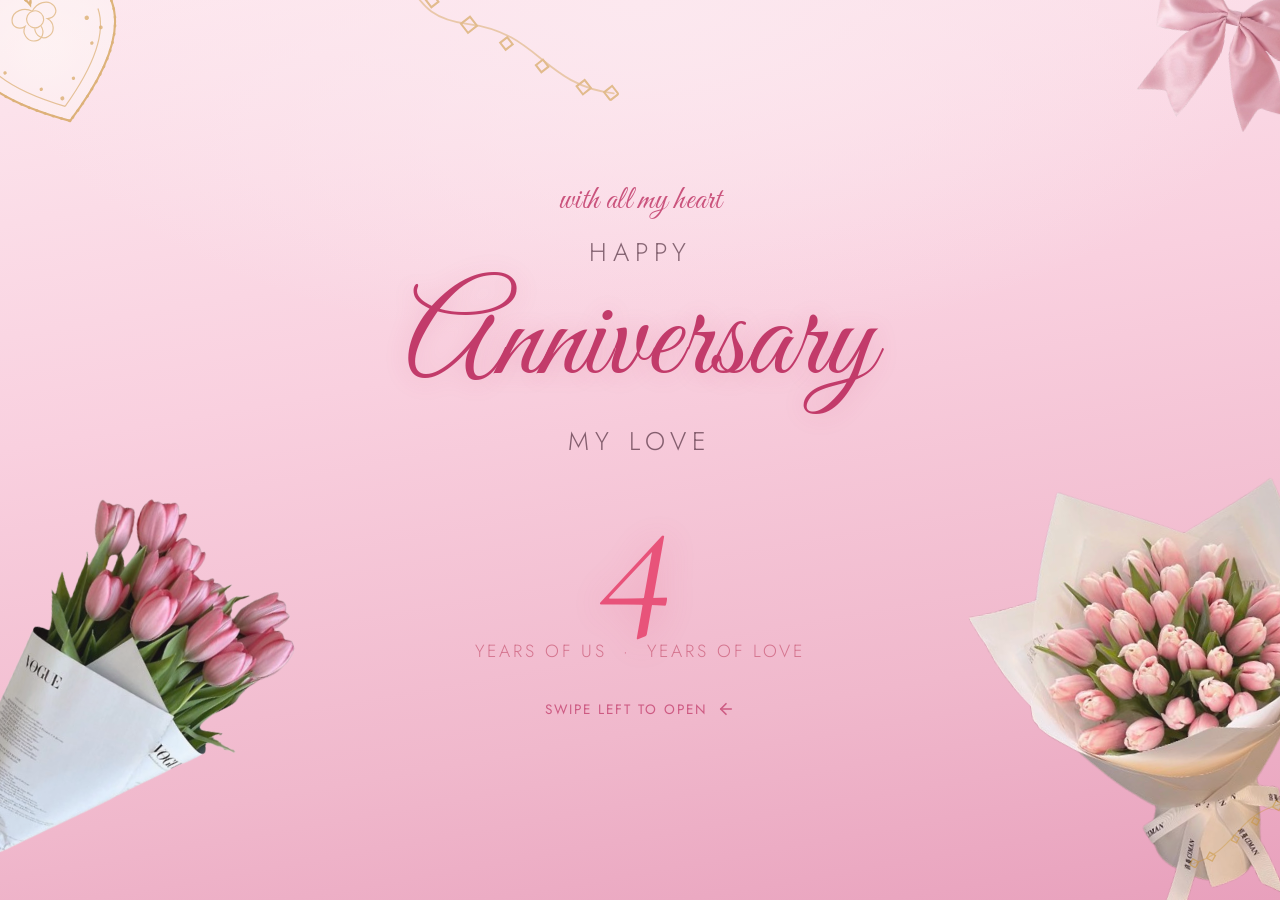
==== commit e263aa56: "Add files via upload" ====
--- a/index.html
+++ b/index.html
@@ -5,6 +5,7 @@
   <meta name="viewport" content="width=device-width, initial-scale=1.0"/>
   <title>Happy 4th Anniversary 💕</title>
   <link rel="icon" type="image/png" href="icon.png"/>
+  <link rel="icon" type="image/x-icon" href="favicon.ico"/>
   <link rel="preconnect" href="https://fonts.googleapis.com"/>
   <link rel="stylesheet" href="cover.css"/>
 </head>
--- a/cover.css
+++ b/cover.css
@@ -53,9 +53,9 @@
   animation: floatGently 5s ease-in-out infinite;
 }
 .deco-heart-1 {
-  width: clamp(80px, 14vw, 160px);
-  top: 4%; left: 5%;
-  transform: rotate(-15deg);
+  width: clamp(90px, 15vw, 170px);
+  top: -3%; left: -3%;
+  transform: rotate(-19deg);
   animation-delay: 0s; animation-duration: 6s;
 }
 .deco-heart-3 {
@@ -72,14 +72,14 @@
 }
 .deco-chain-1 {
   width: clamp(120px, 22vw, 280px);
-  top: -20px; left: 30%;
-  transform: rotate(5deg);
+  top: -30px; left: 27%;
+  transform: rotate(7deg);
   animation-delay: 0.5s;
 }
 .deco-chain-2 {
   width: clamp(80px, 15vw, 180px);
-  bottom: 5%; right: 20%;
-  transform: rotate(-10deg) scaleX(-1);
+  bottom: 6%; right: -6%;
+  transform: rotate(-16deg) scaleX(-1);
   animation-delay: 2s; animation-duration: 6s;
 }
 
@@ -89,8 +89,8 @@
 }
 .deco-ribbon-1 {
   width: clamp(90px, 13vw, 160px);
-  top: 5%; right: 3%;
-  transform: rotate(10deg);
+  top: -3%; right: -2%;
+  transform: rotate(15deg);
   opacity: 0.8;
   animation-delay: 0.8s;
 }
@@ -105,8 +105,8 @@
 /* Tulip left */
 .deco-tulip-cover-l {
   width: clamp(160px, 28vw, 340px);
-  bottom: -20px; left: -40px;
-  transform: rotate(8deg);
+  bottom: -25px; left: -55px;
+  transform: rotate(11deg);
   animation: floatGently 8s ease-in-out infinite;
   animation-delay: 1s;
   opacity: 0.92;
@@ -115,8 +115,8 @@
 /* Tulip right — always on right, slightly cropped */
 .deco-tulip-cover-r {
   width: clamp(180px, 30vw, 380px);
-  bottom: -30px; right: -60px;
-  transform: rotate(-6deg);
+  bottom: -35px; right: -75px;
+  transform: rotate(-8deg);
   animation: floatGently 7s ease-in-out infinite;
   animation-delay: 2s;
   opacity: 0.9;
@@ -233,35 +233,49 @@
   50%       { transform: translateX(-5px); }
 }
 
-/* ── RESPONSIVE — three tiers, each tuned separately ── */
+/* ── RESPONSIVE — three tiers; decorations shrink on
+   smaller screens instead of growing. ── */
 
 /* TABLET (≤1024px) */
 @media (max-width: 1024px) {
-  .deco-chain-1 { width: clamp(150px, 26vw, 240px); left: 26%; }
-  .deco-chain-2 { width: clamp(100px, 18vw, 190px); }
-  .deco-tulip-cover-l { width: clamp(190px, 32vw, 310px); left: -35px; }
-  .deco-tulip-cover-r { width: clamp(210px, 34vw, 350px); right: -55px; }
-  .deco-heart-1 { width: clamp(90px, 15vw, 145px); }
-  .deco-ribbon-1, .deco-ribbon-2 { width: clamp(100px, 15vw, 160px); }
-}
-
-/* LARGE PHONE / SMALL TABLET (≤768px) — decor grows further and
-   re-crops at the edges so it reads as part of the layout, not
-   a shrunken desktop copy. */
+  .deco-chain-1 { width: clamp(110px, 20vw, 190px); left: 26%; }
+  .deco-chain-2 { width: clamp(75px, 13vw, 145px); }
+  .deco-tulip-cover-l { width: clamp(150px, 24vw, 250px); left: -40px; }
+  .deco-tulip-cover-r { width: clamp(165px, 26vw, 280px); right: -55px; }
+  .deco-heart-1 { width: clamp(65px, 11vw, 110px); }
+  .deco-ribbon-1 { width: clamp(70px, 11vw, 120px); }
+}
+
+/* IPAD LANDSCAPE — touch tablets held sideways run wider than the
+   ≤1024px tablet query above (roughly 1024–1366px), so without this
+   they fell through to full desktop sizing. Detected via pointer/hover
+   so real laptops in that width range are unaffected. */
+@media (orientation: landscape) and (hover: none) and (pointer: coarse) and (max-width: 1366px) {
+  .deco-chain-1 { width: clamp(100px, 16vw, 170px); left: 26%; }
+  .deco-chain-2 { width: clamp(70px, 11vw, 130px); }
+  .deco-tulip-cover-l { width: clamp(135px, 18vw, 220px); left: -38px; }
+  .deco-tulip-cover-r { width: clamp(150px, 20vw, 245px); right: -50px; }
+  .deco-heart-1 { width: clamp(60px, 9vw, 100px); }
+  .deco-ribbon-1 { width: clamp(64px, 9vw, 108px); }
+}
+
+/* LARGE PHONE / SMALL TABLET (≤768px) — decorations shrink
+   further so they read as accents, not competing shapes. */
 @media (max-width: 768px) {
   .cover-inner { padding: 1.6rem; gap: 0.5rem; }
-  .deco-chain-1 { width: clamp(150px, 40vw, 230px); top: -14px; }
-  .deco-tulip-cover-l { width: clamp(190px, 42vw, 310px); left: -45px; bottom: -30px; }
-  .deco-tulip-cover-r { width: clamp(210px, 46vw, 350px); right: -65px; bottom: -40px; }
-  .deco-heart-1, .deco-heart-3 { width: clamp(95px, 18vw, 155px); }
-  .deco-ribbon-1, .deco-ribbon-2 { width: clamp(105px, 18vw, 175px); }
-}
-
-/* PHONE (≤480px) — spacing tightens, images stay large and
-   intentionally crop off-screen rather than shrinking further. */
+  .deco-chain-1 { width: clamp(90px, 24vw, 150px); top: -12px; }
+  .deco-tulip-cover-l { width: clamp(130px, 30vw, 200px); left: -35px; bottom: -25px; }
+  .deco-tulip-cover-r { width: clamp(145px, 32vw, 220px); right: -50px; bottom: -32px; }
+  .deco-heart-1 { width: clamp(55px, 12vw, 95px); }
+  .deco-ribbon-1 { width: clamp(58px, 12vw, 100px); }
+}
+
+/* PHONE (≤480px) — decorations stay small and clearly
+   secondary to the text content. */
 @media (max-width: 480px) {
-  .deco-heart-3 { width: 60px; opacity: .3; }
-  .deco-chain-2 { width: clamp(110px, 30vw, 165px); opacity: .22; }
-  .deco-tulip-cover-l { width: clamp(180px, 46vw, 240px); left: -55px; }
-  .deco-tulip-cover-r { width: clamp(200px, 50vw, 260px); right: -75px; }
-}
+  .deco-chain-2 { width: clamp(60px, 18vw, 105px); opacity: .22; }
+  .deco-tulip-cover-l { width: clamp(115px, 32vw, 165px); left: -40px; }
+  .deco-tulip-cover-r { width: clamp(130px, 34vw, 180px); right: -55px; }
+  .deco-heart-1 { width: clamp(48px, 13vw, 78px); }
+  .deco-ribbon-1 { width: clamp(50px, 13vw, 82px); }
+}
